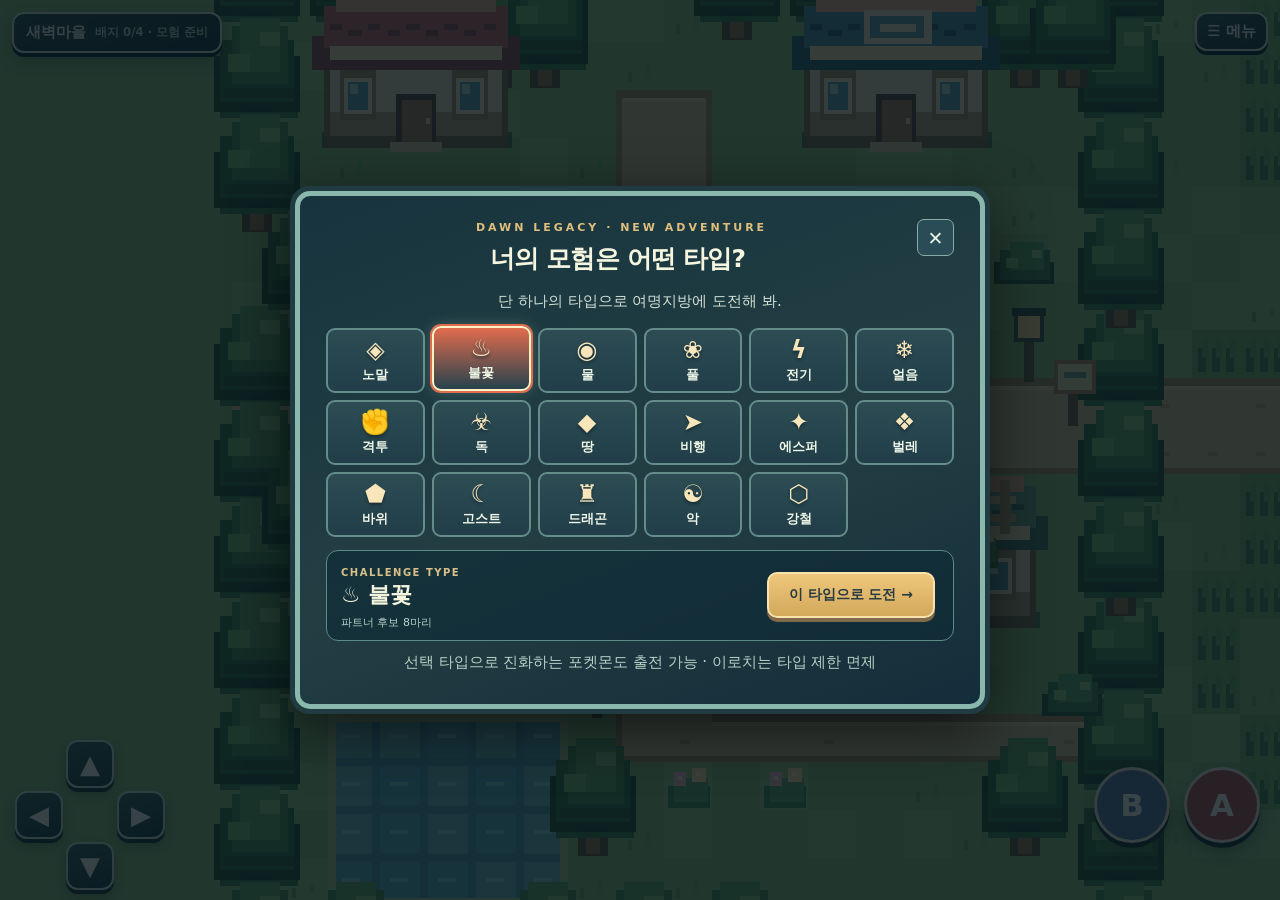
==== index.html @ 358241bc "fix: invalidate cached game scripts after rival and restart fixes" ====
<!doctype html><html lang="ko"><head><meta charset="utf-8"><meta name="viewport" content="width=device-width,initial-scale=1,maximum-scale=1,user-scalable=no,viewport-fit=cover"><meta http-equiv="Cache-Control" content="no-cache, no-store, must-revalidate"><meta name="theme-color" content="#14252d"><meta name="apple-mobile-web-app-capable" content="yes"><title>여명의 유산 · 타입 챌린지</title><link rel="stylesheet" href="./style.css?v=field-actors-20261103"></head><body><div id="app"><main id="stage"><canvas id="scene" width="640" height="400" aria-label="게임 화면"></canvas><div id="hud"><span id="area">새벽마을</span><span id="hudInfo"></span></div><div id="fieldAssetStatus" role="status" hidden></div><div id="toast"></div><div id="dpad"><button data-dir="0,-1" class="up">▲</button><button data-dir="-1,0" class="left">◀</button><button data-dir="0,1" class="down">▼</button><button data-dir="1,0" class="right">▶</button></div><div id="actions" style="position:absolute!important;display:flex!important;flex-direction:row!important;align-items:center!important;justify-content:center!important;gap:14px!important;right:18px!important;bottom:55px!important;width:170px!important;height:80px!important;margin:0!important;padding:0!important"><button id="keyB" style="position:static!important;transform:none!important;translate:none!important;align-self:center!important;margin:0!important;padding:0!important;box-sizing:border-box!important;flex:0 0 76px!important;width:76px!important;height:76px!important;border-radius:50%!important">B</button><button id="keyA" style="position:static!important;transform:none!important;translate:none!important;align-self:center!important;margin:0!important;padding:0!important;box-sizing:border-box!important;flex:0 0 76px!important;width:76px!important;height:76px!important;border-radius:50%!important">A</button></div><div id="topbar"><button id="keyMenu">☰ 메뉴</button></div></main><div id="overlay" class="hidden"><section id="dialog"><button id="close" aria-label="닫기">✕</button><div id="dialogBody"></div></section></div></div><script src="./rival-system.js?v=reset-rival-20261104"></script><script src="./bootstrap.js?v=reset-rival-20261104"></script></body></html>
---- style.css ----
:root{color-scheme:dark;--ink:#11262d;--mint:#d9edc9;--line:#a2c7b1}*{box-sizing:border-box;-webkit-tap-highlight-color:transparent}html,body{width:100%;height:100%;margin:0;overflow:hidden;background:#101c25;color:#f1f6e8;font-family:system-ui,-apple-system,sans-serif;touch-action:none;user-select:none}button,select{font:inherit}button{cursor:pointer;touch-action:none}#app{width:100%;height:100dvh;display:grid;place-items:center;background:radial-gradient(circle at 50% 20%,#304b48,#0b1922 78%)}#stage{position:relative;width:min(100vw,160vh);height:min(100dvh,62.5vw);max-width:100vw;max-height:100dvh;overflow:hidden;box-shadow:0 12px 70px #0008;background:#28454a}#scene{display:block;width:100%;height:100%;image-rendering:pixelated}#hud{position:absolute;left:1.4%;top:2.5%;display:flex;gap:10px;align-items:center;background:#142e39e8;border:2px solid #c4dfc5;border-radius:7px;padding:7px 12px;font-weight:800;font-size:clamp(11px,1.35vw,16px);box-shadow:0 3px 0 #0a1a1d}#hudInfo{font-size:.8em;color:#b9d4cb;font-weight:600}#topbar{position:absolute;top:2.5%;right:1.5%}#topbar button{background:#142e39e8;border:2px solid #c4dfc5;border-radius:8px;color:white;padding:8px 14px;font-size:clamp(12px,1.3vw,16px);font-weight:800}#dpad{position:absolute;left:2.5%;bottom:4%;width:clamp(125px,18vw,200px);height:clamp(125px,18vw,200px);display:grid;grid-template-columns:repeat(3,1fr);grid-template-rows:repeat(3,1fr);gap:2px;opacity:.84}#dpad button{border:2px solid #d2e8d0;background:#142c39dd;color:white;border-radius:9px;font-size:clamp(17px,2.5vw,27px);font-weight:900;padding:0}#dpad .up{grid-area:1/2}#dpad .left{grid-area:2/1}#dpad .down{grid-area:3/2}#dpad .right{grid-area:2/3}#dpad button:active,#actions button:active{background:#d4eab9;color:#15323a}#actions{position:absolute;right:3.2%;bottom:7%;display:flex;gap:clamp(10px,2.5vw,32px);align-items:end}#actions button{width:clamp(60px,9vw,105px);height:clamp(60px,9vw,105px);border-radius:50%;border:3px solid #e6eddf;box-shadow:0 6px 0 #0b1d28;background:#b14f4b;color:white;font-size:clamp(21px,2.7vw,34px);font-weight:900}#actions #keyB{background:#557aa0;transform:translateY(12px)}#toast{position:absolute;top:13%;left:50%;transform:translateX(-50%);pointer-events:none;padding:9px 17px;border-radius:9px;background:#132c35e8;color:#fff;font-size:14px;opacity:0;transition:opacity .15s;white-space:nowrap;max-width:90%;overflow:hidden;text-overflow:ellipsis}#toast.visible{opacity:1}#overlay{position:fixed;inset:0;display:flex;align-items:center;justify-content:center;background:#07151bcc;z-index:5;padding:14px}#overlay.hidden{display:none}#dialog{position:relative;width:min(690px,94vw);max-height:min(90dvh,670px);overflow:auto;background:#f4eed6;color:#233a3a;border:5px solid #b2cbb0;border-radius:15px;padding:25px 24px 22px;box-shadow:0 0 0 5px #203c42,0 16px 60px #0009;touch-action:pan-y}#dialog h1,#dialog h2,#dialog h3{margin:0 45px 14px 0;line-height:1.3}#dialog h1{font-size:25px}#dialog h2{font-size:21px}#dialog h3{font-size:18px}#dialog p{line-height:1.55;margin:10px 0;font-size:15px}#dialog button:not(#close){border:2px solid #356b66;border-radius:9px;background:#305c60;color:white;padding:10px 13px;margin:4px;font-weight:800;font-size:14px;min-height:40px}#dialog button:not(#close):disabled{opacity:.35}#dialog button.primary{background:#bd594b;border-color:#923e3a}#dialog button.choice{display:block;width:100%;text-align:left;margin:7px 0;padding:12px}#dialog button.choice.selected{background:#b15b48}#close{position:sticky;float:right;top:0;z-index:4;background:#b44f4c;border:0;border-radius:7px;color:#fff;font-size:19px;width:37px;height:37px}#dialog .grid{display:grid;grid-template-columns:repeat(2,minmax(0,1fr));gap:8px}#dialog .panel{background:#e5e7cf;border:1px solid #c0c8ac;border-radius:9px;padding:11px;margin:8px 0}#dialog .muted{color:#667b75;font-size:13px}#dialog .stat{display:flex;justify-content:space-between;gap:8px;align-items:center}#dialog .hp{height:10px;background:#b1b9a5;border-radius:8px;overflow:hidden;margin:6px 0}#dialog .hp>span{display:block;height:100%;background:#55a46d}#dialog .type{display:inline-block;border-radius:6px;background:#506f6e;color:white;padding:3px 7px;font-size:12px;margin:2px}#dialog .shiny{color:#c17b2d}#dialog .log{min-height:36px;background:#e1e8d6;border-radius:7px;padding:10px;margin:10px 0;font-size:14px}#dialog select{font-size:16px;padding:10px;width:100%;border-radius:7px;background:#fff;color:#263a38;border:1px solid #97b2a3}#dialog .pill{background:#bfd4b6;padding:3px 8px;border-radius:99px;font-size:12px}#dialog .separator{height:1px;background:#c6cbb9;margin:12px 0}@media(orientation:portrait){#stage{width:100vw;height:62.5vw}#dpad{width:25vw;height:25vw}#actions button{width:12vw;height:12vw}#hud{font-size:9px;padding:3px}#topbar button{font-size:10px;padding:4px 7px}}@media(max-height:430px){#dialog{padding:12px 15px;max-height:96dvh}#dialog h1{font-size:19px}#dialog h2{font-size:18px}#dialog p{font-size:13px;margin:5px 0}#dialog button:not(#close){min-height:32px;padding:7px 9px}}
/* Starter selection and roulette */
#dialog:has(.intro){background:linear-gradient(160deg,#17343e 0%,#233e43 56%,#142d3a 100%);border-color:#8ab8ac;color:#f4f6df;padding:23px 26px 20px;max-width:760px}
#dialog:has(.intro) #close{background:#294c57;color:#e8f2e2;border:1px solid #88ada7}
.intro{text-align:center}.intro-eyebrow{font-size:11px;letter-spacing:3px;color:#e0bf7c;font-weight:900;margin:2px 0 9px}.intro h1{font-size:clamp(20px,3vw,32px);font-weight:900;letter-spacing:-.8px;margin:0 35px 5px}.intro p{color:#d0dfd4;margin:6px 0 13px;font-size:13px}.type-grid{display:grid;grid-template-columns:repeat(6,minmax(0,1fr));gap:7px;margin:15px 0 13px}.intro .type-card{display:flex!important;flex-direction:column;justify-content:center;align-items:center;gap:3px;min-height:65px!important;margin:0!important;padding:5px 3px!important;border:2px solid #648c8b!important;border-radius:9px!important;background:linear-gradient(180deg,#2d4c53,#213e49)!important;color:#edf6e7!important;transition:transform .12s,border-color .12s,background .12s;position:relative;font-size:13px!important}.intro .type-card.active{border-color:#fff2c7!important;background:linear-gradient(180deg,var(--type-color),#26424d)!important;box-shadow:0 0 0 2px var(--type-color),0 0 15px #a9d6b655;transform:translateY(-2px)}.type-symbol{font-size:24px;line-height:1.1;color:#f8e6ba;text-shadow:0 2px 3px #172c35}.type-choice{display:flex;justify-content:space-between;align-items:center;text-align:left;gap:12px;background:#0e2b36a9;border:1px solid #5d8a86;border-radius:12px;padding:10px 14px}.type-choice h2{margin:1px 0!important;font-size:22px!important;color:#f3f4dd}.type-choice .eyebrow{color:#d9c08a;font-size:10px;letter-spacing:1.5px;font-weight:900}.type-choice #poolCount{font-size:11px;color:#b9d2ca}.intro .intro-main{background:linear-gradient(180deg,#efc77b,#d3a95b)!important;border:2px solid #f8e2ae!important;color:#273b42!important;font-weight:900!important;padding:12px 20px!important;border-radius:10px!important;box-shadow:0 4px 0 #806a4b;white-space:nowrap}.intro .intro-main:active{transform:translateY(2px);box-shadow:0 2px 0 #806a4b}.intro .intro-main.wide{width:min(100%,360px);margin:14px auto 5px!important;display:block}.intro .intro-secondary{display:block;margin:10px auto 0!important;background:transparent!important;border:1px solid #719a96!important;color:#cce2d6!important}.intro .intro-footnote{margin:10px 0 0;font-size:11px;color:#b8d1c7}.roulette-stage{position:relative;margin:15px auto 7px;max-width:420px;height:215px;border:2px solid #6a9792;border-radius:15px;overflow:hidden;background:radial-gradient(circle,#507b75 0%,#254c58 47%,#173441 78%);display:flex;flex-direction:column;align-items:center;justify-content:center}.roulette-halo{position:absolute;width:175px;height:175px;border:3px dashed #e7cf8b70;border-radius:50%;box-shadow:0 0 35px #e9c78044;animation:halo 12s linear infinite}.roulette-ball{z-index:1;width:94px;height:94px;border-radius:50%;border:5px solid #f2e9d1;background:linear-gradient(#b8574c 0 45%,#1d3037 45% 55%,#f4f0d9 55%);color:#fff;font-size:48px;font-weight:900;line-height:80px;text-shadow:0 3px 3px #0008;box-shadow:0 8px 0 #152d39,0 0 25px #e1c37c6a}.roulette-name{z-index:1;margin-top:12px;font-size:22px;font-weight:900;color:#fff3c7}.roulette-sub{z-index:1;color:#b7d5cc;font-size:12px}.roulette-stage.spinning .roulette-ball{animation:spinball .34s ease-in-out infinite alternate}.roulette-stage.spinning .roulette-name{color:#ffe09a}@keyframes halo{to{transform:rotate(360deg)}}@keyframes spinball{from{transform:rotate(-22deg) scale(.92)}to{transform:rotate(22deg) scale(1.08)}}.reveal-sparkles{color:#f3d487;font-size:25px;letter-spacing:14px}.partner-hero{max-width:420px;margin:14px auto;background:radial-gradient(circle at 50% 35%,#5b8582,#244753 72%);border:2px solid #a5c8b0;border-radius:15px;padding:14px 12px 18px;box-shadow:inset 0 0 40px #c6c88b20}.partner-emblem{width:90px;height:90px;margin:4px auto 7px;border:4px solid #e8d49c;border-radius:50%;display:grid;place-items:center;font-size:55px;color:#ffe3a0;background:#244752;box-shadow:0 0 35px #d2b56a77}.partner-name{font-size:29px;font-weight:900;color:#fff1bf}.partner-meta .type{background:#628e83}.partner-level{font-size:12px;color:#c9d8cc;letter-spacing:1px;margin-top:8px}@media(max-height:650px){#dialog:has(.intro){padding:10px 18px;max-height:96dvh}.intro h1{font-size:22px}.intro p{margin:3px 0 6px}.type-grid{gap:4px;margin:7px 0}.intro .type-card{min-height:45px!important}.type-symbol{font-size:17px}.type-choice{padding:6px 12px}.roulette-stage{height:165px}.roulette-halo{width:130px;height:130px}.roulette-ball{width:73px;height:73px;line-height:60px;font-size:37px}.partner-hero{margin:5px auto;padding:7px}.partner-emblem{width:65px;height:65px;font-size:39px}.partner-name{font-size:23px}}@media(max-width:520px){.type-grid{grid-template-columns:repeat(4,minmax(0,1fr))}.intro .type-card{min-height:52px!important}.type-choice{flex-direction:column;text-align:center}.intro .intro-main{white-space:normal}.intro h1{font-size:20px}}

/* DS-inspired battle layout: full battlefield, separate message and command panels */
#overlay:has(.hg-battle){padding:0;background:#101d27}
#dialog:has(.hg-battle){width:min(100vw,1000px);height:min(100dvh,625px);max-width:none;max-height:none;overflow:hidden;padding:0;border:0;border-radius:0;box-shadow:none;background:#e8e4d0;color:#26353c}
#dialog:has(.hg-battle) #close{display:none}
.hg-battle{height:100%;width:100%;display:flex;flex-direction:column;font-family:system-ui,sans-serif}
.battle-field{position:relative;flex:1;min-height:0;overflow:hidden;background:linear-gradient(#c4e4e4 0%,#e8f1d6 52%,#c3d4a2 53%,#c3d4a2 100%)}
.battle-sky{position:absolute;inset:0 0 45%;background:repeating-linear-gradient(0deg,#ffffff20 0 4px,transparent 4px 9px)}
.battle-horizon{position:absolute;top:50%;width:100%;height:6px;background:#a9c69b}
.battle-ground{position:absolute;border-radius:50%;background:#8daf82;box-shadow:inset 0 6px 0 #6d9d72,0 8px 0 #c5d2a2}
.battle-ground.enemy{width:39%;height:19%;left:53%;top:42%}
.battle-ground.ally{width:52%;height:26%;left:-8%;bottom:3%;background:#9cbf87}
.battle-status{position:absolute;z-index:3;background:linear-gradient(#f6f5e8,#dfdfcf);border:3px solid #57666c;box-shadow:3px 4px 0 #4a5a6180;border-radius:14px 4px 14px 4px;padding:9px 14px;color:#27323a;width:34%;min-width:180px;max-width:350px}
.battle-status.enemy{left:3%;top:8%}.battle-status.ally{right:3%;bottom:7%}
.battle-name{display:flex;justify-content:space-between;align-items:center;gap:8px;font-size:clamp(12px,2vw,20px)}
.battle-name span{font-size:.75em;font-weight:700}
.battle-hp-label{display:flex;gap:6px;align-items:center;justify-content:flex-end;font-size:11px;font-weight:900;color:#d8a94a;margin-top:6px}
.battle-hp-track{height:12px;width:73%;background:#4a5554;border:2px solid #48575c;border-radius:8px;overflow:hidden;display:block}
.battle-hp-track i{height:100%;display:block;transition:width .2s}
.battle-hp-number{text-align:right;font-size:13px;font-weight:800;margin-top:2px}
.battle-creature{position:relative;width:100%;height:100%;filter:drop-shadow(5px 7px 0 #4e736b40)}
.enemy-mon{position:absolute;width:16%;height:35%;left:64%;top:22%;z-index:2;animation:mon-in .35s ease-out}
.ally-mon{position:absolute;width:23%;height:48%;left:12%;bottom:12%;z-index:2;animation:mon-in .35s ease-out}
.creature-body{position:absolute;left:20%;top:25%;width:60%;height:60%;background:var(--creature);border:5px solid #526e71;border-radius:45% 45% 37% 37%;box-shadow:inset -9px -8px 0 #0002,inset 8px 7px 0 #fff5}
.creature-ear{position:absolute;top:10%;width:22%;height:36%;background:var(--creature);border:4px solid #526e71;border-radius:60% 60% 15% 15%}
.creature-ear.left{left:18%;transform:rotate(-25deg)}.creature-ear.right{right:18%;transform:rotate(25deg)}
.creature-eye{position:absolute;top:30%;width:11%;height:13%;background:#263c4b;border-radius:50%}
.creature-eye.left{left:25%}.creature-eye.right{right:25%}
.creature-mark{position:absolute;top:53%;left:38%;width:24%;height:16%;background:#f7e9b8;border-radius:50%}
.creature-foot{position:absolute;bottom:4%;width:23%;height:15%;background:var(--creature);border:4px solid #526e71;border-radius:35%}
.creature-foot.left{left:23%}.creature-foot.right{right:23%}
.battle-creature.back .creature-eye{display:none}
.battle-creature.back .creature-mark{top:24%;left:30%;width:40%;height:33%;background:#ffffff50}
.battle-balls{position:absolute;right:4%;top:5%;display:flex;gap:4px;color:#c85b54;font-size:15px}.battle-balls .fainted{color:#a0a0a0}
.battle-bottom{height:32%;min-height:128px;display:grid;grid-template-columns:52% 48%;background:#253d52;border-top:6px solid #e5ebd8;box-shadow:inset 0 5px 0 #6b8b8c}
.battle-message{padding:clamp(10px,2vw,25px);display:flex;align-items:center;color:#f9f6e7;font-size:clamp(15px,2.1vw,24px);font-weight:800;line-height:1.55;letter-spacing:.1px;border-right:4px solid #dce4d4}
.battle-options{padding:7px;background:#f0ebd9;overflow:auto;touch-action:pan-y}
.battle-commands{height:100%;display:grid;grid-template-columns:repeat(2,minmax(0,1fr));grid-template-rows:repeat(2,minmax(0,1fr));gap:7px}
#dialog .battle-commands button{display:flex;flex-direction:column;justify-content:center;align-items:center;min-height:0;margin:0;padding:5px;border:3px solid #9caa9c;border-radius:7px;background:linear-gradient(#fffefa,#e2e8d7);color:#243c43;font-size:clamp(12px,1.9vw,21px);font-weight:900;box-shadow:inset 0 -4px 0 #b8c8b8}
#dialog .battle-commands button:active{background:#d5e5c9}
#dialog .battle-commands button:first-child{border-color:#cb8a74}
#dialog .battle-commands button:disabled{opacity:.4}
#dialog .battle-commands small{display:block;color:#657879;font-size:clamp(9px,1.1vw,12px);font-weight:700;margin-top:3px}
@keyframes mon-in{from{opacity:0;transform:translateY(-10px) scale(.88)}to{opacity:1;transform:none}}
/* Field presentation */
#stage{box-shadow:0 0 0 6px #192d37,0 15px 50px #0009}
#hud{border:3px solid #dbe6d1;background:#1a3941ee;border-radius:5px;padding:8px 12px;box-shadow:inset 0 0 0 2px #567c7a,0 3px 0 #10242a}
#topbar button{border:3px solid #dbe6d1;background:#1a3941ee;box-shadow:inset 0 0 0 2px #567c7a,0 3px 0 #10242a}
#dpad button{border-radius:6px;border-color:#dbe6d1;background:#1b3644d9;box-shadow:inset 0 -4px 0 #0e2631}
#actions button{border-color:#e6eadb;box-shadow:inset 0 -5px 0 #0003,0 5px 0 #12232c}
@media(max-height:460px){.battle-bottom{min-height:100px;height:35%}.battle-status{padding:4px 9px;border-width:2px}.battle-hp-track{height:8px}.battle-hp-number{font-size:10px}.battle-name{font-size:13px}.battle-message{font-size:14px}.battle-ground.enemy{top:44%}}

/* Fold landscape layout correction: single full-viewport coordinate system */
html,body,#app{width:100%;height:100%;height:100dvh;overflow:hidden}
#app{display:block;position:fixed;inset:0;width:100vw;height:100dvh}
#stage{position:absolute;inset:0;width:100vw!important;height:100dvh!important;max-width:none!important;max-height:none!important;box-shadow:none!important;background:#314c4b}
#scene{position:absolute;inset:0;width:100%;height:100%;object-fit:cover;object-position:center center;image-rendering:pixelated}
#hud{left:max(12px,env(safe-area-inset-left));top:max(10px,env(safe-area-inset-top));max-width:56%;padding:6px 10px;font-size:clamp(10px,1.5vw,16px);z-index:2}
#topbar{top:max(10px,env(safe-area-inset-top));right:max(12px,env(safe-area-inset-right));z-index:2}
#dpad{left:max(14px,env(safe-area-inset-left));bottom:max(12px,env(safe-area-inset-bottom));width:clamp(108px,18vh,190px)!important;height:clamp(108px,18vh,190px)!important;z-index:2}
#actions{right:max(18px,env(safe-area-inset-right));bottom:max(25px,env(safe-area-inset-bottom));gap:clamp(12px,3vw,35px);z-index:2}
#actions button{width:clamp(54px,12vh,100px)!important;height:clamp(54px,12vh,100px)!important}
#overlay{inset:0;width:100vw;height:100dvh;padding:clamp(6px,1.5vh,14px);overflow:hidden;align-items:center;justify-content:center}
#dialog{max-height:calc(100dvh - 12px);max-width:calc(100vw - 12px)}
#dialog:has(.intro){max-height:calc(100dvh - 12px);overflow:auto}
#dialog:has(.hg-battle){position:relative;flex:none;width:min(100vw,1100px)!important;height:calc(100dvh - 8px)!important;max-width:100vw!important;max-height:100dvh!important;overflow:hidden!important;padding:0!important;border:0!important;box-shadow:none!important}
.hg-battle{height:100%;min-height:0;display:flex;flex-direction:column}
.battle-field{height:0;flex:1 1 auto;min-height:0}
.battle-bottom{height:clamp(115px,34dvh,230px);min-height:0;flex:none;grid-template-columns:52% 48%}
.battle-options{min-width:0;min-height:0;overflow:auto}
.battle-message{min-width:0;min-height:0;overflow:auto;overflow-wrap:anywhere}
.battle-commands{min-height:0}
#dialog .battle-commands button{min-height:0!important;margin:0!important;padding:3px 6px!important}
.battle-status.enemy{left:3%;top:6%}
.battle-status.ally{right:3%;bottom:5%}
.enemy-mon{left:63%;top:18%;height:39%}
.ally-mon{left:12%;bottom:7%;height:50%}
@media(max-height:550px) and (orientation:landscape){
 #dialog:has(.intro){padding:8px 14px}
 .intro h1{font-size:20px;margin-bottom:2px}
 .intro-eyebrow{font-size:9px;margin:0 0 3px}
 .intro p{font-size:11px;margin:3px 0 6px}
 .type-grid{grid-template-columns:repeat(9,minmax(0,1fr));gap:4px;margin:7px 0}
 .intro .type-card{min-height:43px!important;padding:3px!important;font-size:11px!important}
 .type-symbol{font-size:16px}
 .type-choice{padding:5px 10px}
 .type-choice h2{font-size:17px!important}
 .intro .intro-main{padding:7px 12px!important}
 .intro .intro-footnote{font-size:10px}
 .roulette-stage{height:150px}
 .partner-hero{padding:4px 10px;margin:5px auto}
 .partner-emblem{width:55px;height:55px;font-size:32px}
 .partner-name{font-size:20px}
 .battle-bottom{height:38dvh;min-height:95px}
 .battle-status{padding:3px 7px;min-width:140px;border-width:2px}
 .battle-name{font-size:12px}
 .battle-hp-label{margin-top:2px}
 .battle-hp-track{height:8px}
 .battle-message{font-size:clamp(12px,1.7vw,17px);padding:8px 12px}
 #dialog .battle-commands button{font-size:clamp(11px,1.5vw,16px)}
}
@media(orientation:portrait){
 #stage{height:100dvh!important}
 #scene{object-fit:cover}
 #dpad{width:clamp(110px,29vw,170px)!important;height:clamp(110px,29vw,170px)!important}
 #actions button{width:clamp(56px,15vw,88px)!important;height:clamp(56px,15vw,88px)!important}
 .battle-bottom{grid-template-columns:1fr;height:42dvh;grid-template-rows:38% 62%}
 .battle-message{border-right:0;border-bottom:3px solid #dce4d4}
 .battle-status{min-width:130px;width:43%}
 .enemy-mon{width:25%;left:60%}
 .ally-mon{width:30%;left:10%}
}

/* 2026-11-03 viewport fix: explicit two-row battle, overrides older media rules */
#overlay:has(.hg-battle){position:fixed!important;inset:0!important;width:100vw!important;height:100dvh!important;max-height:100dvh!important;display:flex!important;align-items:stretch!important;justify-content:stretch!important;padding:0!important;overflow:hidden!important}
#dialog:has(.hg-battle){position:relative!important;inset:auto!important;display:block!important;flex:1 1 auto!important;width:100%!important;height:100%!important;min-width:0!important;min-height:0!important;max-width:100%!important;max-height:100%!important;overflow:hidden!important;margin:0!important;border:0!important;border-radius:0!important;padding:0!important}
.hg-battle{display:grid!important;grid-template-rows:minmax(0,1fr) clamp(135px,30dvh,250px)!important;width:100%!important;height:100%!important;min-height:0!important;overflow:hidden!important}
.hg-battle .battle-field{display:block!important;position:relative!important;height:100%!important;min-height:0!important;min-width:0!important;overflow:hidden!important;flex:none!important}
.hg-battle .battle-bottom{display:grid!important;grid-template-columns:minmax(0,1fr) minmax(0,1fr)!important;grid-template-rows:minmax(0,1fr)!important;width:100%!important;height:100%!important;min-height:0!important;max-height:100%!important;overflow:hidden!important;flex:none!important}
.hg-battle .battle-message{height:100%!important;min-height:0!important;overflow:auto!important;border-right:3px solid #dce4d4!important;border-bottom:0!important;align-items:center!important}
.hg-battle .battle-options{height:100%!important;min-height:0!important;overflow:hidden!important}
.hg-battle .battle-commands{display:grid!important;grid-template-columns:repeat(2,minmax(0,1fr))!important;grid-template-rows:repeat(2,minmax(0,1fr))!important;width:100%!important;height:100%!important;min-height:0!important;overflow:auto!important;gap:5px!important}
.hg-battle .battle-status{z-index:4!important}
.hg-battle .enemy-mon,.hg-battle .ally-mon{z-index:2!important}
@media(orientation:portrait){
 .hg-battle{grid-template-rows:minmax(0,1fr) clamp(180px,27dvh,340px)!important}
 .hg-battle .battle-bottom{grid-template-columns:minmax(0,42fr) minmax(0,58fr)!important;grid-template-rows:minmax(0,1fr)!important}
 .hg-battle .battle-message{padding:10px!important;font-size:clamp(13px,3vw,19px)!important;line-height:1.4!important}
 .hg-battle .battle-options{padding:5px!important}
 .hg-battle .battle-commands{gap:4px!important}
 #dialog .hg-battle .battle-commands button{font-size:clamp(11px,3vw,18px)!important;padding:2px!important}
 .hg-battle .battle-status.enemy{top:6%!important;left:3%!important;width:46%!important;min-width:0!important}
 .hg-battle .battle-status.ally{bottom:5%!important;right:3%!important;width:46%!important;min-width:0!important}
 .hg-battle .enemy-mon{left:60%!important;top:23%!important;width:26%!important;height:31%!important}
 .hg-battle .ally-mon{left:11%!important;bottom:11%!important;width:31%!important;height:37%!important}
}

/* Field UI v3: adaptive viewport, no stretched or cropped map */
#app,#stage{position:fixed!important;inset:0!important;display:block!important;width:100vw!important;height:100dvh!important;max-width:none!important;max-height:none!important;margin:0!important;padding:0!important;overflow:hidden!important}
#stage{background:#203f41!important}
#scene{position:absolute!important;inset:0!important;display:block!important;width:100%!important;height:100%!important;object-fit:fill!important;image-rendering:pixelated!important}
#hud{position:absolute!important;top:max(12px,env(safe-area-inset-top))!important;left:max(12px,env(safe-area-inset-left))!important;bottom:auto!important;z-index:3!important;max-width:calc(100vw - 125px)!important;display:flex!important;flex-wrap:wrap!important;gap:4px 9px!important;padding:8px 11px!important;font-size:clamp(11px,2.9vw,15px)!important}
#hudInfo{font-size:.78em!important}
#topbar{position:absolute!important;top:max(12px,env(safe-area-inset-top))!important;right:max(12px,env(safe-area-inset-right))!important;z-index:3!important}
#topbar button{padding:8px 10px!important;font-size:clamp(12px,2.8vw,15px)!important}
#dpad{position:absolute!important;left:max(15px,env(safe-area-inset-left))!important;bottom:max(22px,env(safe-area-inset-bottom))!important;width:clamp(135px,37vw,180px)!important;height:clamp(135px,37vw,180px)!important;z-index:3!important;opacity:.93!important}
#dpad button{min-width:0!important;min-height:0!important;font-size:clamp(18px,4.3vw,26px)!important}
#actions{position:absolute!important;right:max(16px,env(safe-area-inset-right))!important;bottom:max(43px,env(safe-area-inset-bottom))!important;z-index:3!important;gap:clamp(10px,2.5vw,24px)!important;align-items:center!important}
#actions button{width:clamp(58px,15vw,90px)!important;height:clamp(58px,15vw,90px)!important;font-size:clamp(20px,5vw,31px)!important}
#toast{z-index:4!important;top:clamp(75px,12dvh,130px)!important}
@media(orientation:landscape){
 #dpad{width:clamp(105px,25vh,165px)!important;height:clamp(105px,25vh,165px)!important;bottom:10px!important}
 #actions{bottom:25px!important}
 #actions button{width:clamp(50px,15vh,85px)!important;height:clamp(50px,15vh,85px)!important}
 #hud{font-size:clamp(11px,1.7vw,15px)!important}
}

/* Field polish: compact handheld controls and clear hierarchy */
#stage{box-shadow:none!important}
#hud{border:2px solid #d6e7d7!important;background:linear-gradient(160deg,#264c4b,#142e3d)!important;box-shadow:0 4px 0 #0a2431,0 8px 18px #102f2d55!important;border-radius:12px!important;padding:9px 12px!important}
#topbar button{border:2px solid #d6e7d7!important;background:linear-gradient(160deg,#2c5654,#173340)!important;box-shadow:0 4px 0 #0a2431!important;border-radius:12px!important}
#dpad{width:clamp(126px,34vw,170px)!important;height:clamp(126px,34vw,170px)!important;gap:3px!important;opacity:.97!important}
#dpad button{border:2px solid #d2e6dc!important;background:linear-gradient(160deg,#315b5a,#173b47)!important;box-shadow:0 4px 0 #102d35,0 6px 12px #0d292b55!important;border-radius:12px!important}
#dpad button:active{background:#8eb9a7!important;transform:translateY(3px);box-shadow:0 1px 0 #102d35!important}
#actions{gap:14px!important;bottom:max(35px,env(safe-area-inset-bottom))!important}
#actions button{width:clamp(55px,14vw,84px)!important;height:clamp(55px,14vw,84px)!important;border:3px solid #f2e8d9!important;box-shadow:0 5px 0 #142e37,0 9px 16px #132e2c66!important}
#actions #keyB{transform:translateY(9px)!important}
#actions button:active{filter:brightness(1.25);box-shadow:0 1px 0 #142e37!important}
@media(orientation:landscape){#dpad{width:clamp(95px,23vh,150px)!important;height:clamp(95px,23vh,150px)!important}#actions button{width:clamp(48px,13vh,78px)!important;height:clamp(48px,13vh,78px)!important}}

/* Handheld field layout: a real game viewport above a separate touch controller */
@media(orientation:portrait){
 #app,#stage{background:#162f36!important}
 #scene{position:absolute!important;top:clamp(74px,10dvh,100px)!important;left:0!important;width:100%!important;height:auto!important;aspect-ratio:10/9!important;object-fit:fill!important;background:#8ac17f!important;image-rendering:pixelated!important;box-shadow:0 7px 0 #0c242e,0 11px 20px #0c202780!important}
 #hud{top:max(14px,env(safe-area-inset-top))!important;left:14px!important;max-width:calc(100vw - 120px)!important}
 #topbar{top:max(14px,env(safe-area-inset-top))!important;right:14px!important}
 #dpad{bottom:max(38px,env(safe-area-inset-bottom))!important;left:clamp(18px,5vw,35px)!important;width:clamp(138px,38vw,172px)!important;height:clamp(138px,38vw,172px)!important}
 #actions{bottom:max(66px,env(safe-area-inset-bottom))!important;right:clamp(16px,4vw,28px)!important;gap:clamp(9px,2.8vw,17px)!important}
 #actions button{width:clamp(58px,15vw,82px)!important;height:clamp(58px,15vw,82px)!important}
 #stage:before{content:'DAWN LEGACY';position:absolute;top:calc(clamp(74px,10dvh,100px) + 100vw * .9 + 22px);left:0;right:0;text-align:center;font-size:clamp(13px,3.8vw,19px);font-weight:900;letter-spacing:.25em;color:#80a8a0;pointer-events:none}
 #toast{top:calc(clamp(74px,10dvh,100px) + 100vw * .35)!important}
}

/* FINAL portrait field geometry — override earlier inset:0 rules */
@media (orientation:portrait){
  #scene{
    inset:auto!important;
    top:76px!important;right:auto!important;bottom:auto!important;left:0!important;
    width:100vw!important;height:90vw!important;max-height:calc(100dvh - 290px)!important;
    aspect-ratio:10/9!important;object-fit:fill!important;
  }
  #actions{
    display:grid!important;grid-template-columns:repeat(2, minmax(0,1fr))!important;
    align-items:center!important;justify-items:center!important;
    gap:14px!important;bottom:56px!important;right:20px!important;
    width:170px!important;height:80px!important;
  }
  #actions button,#actions #keyB,#actions #keyA{
    box-sizing:border-box!important;display:flex!important;align-items:center!important;justify-content:center!important;
    width:76px!important;height:76px!important;margin:0!important;padding:0!important;
    transform:none!important;position:static!important;
    border-radius:50%!important;line-height:1!important;
  }
  #dpad{bottom:26px!important}
}

/* Overworld layout v2: tall portrait viewport and compact controls */
@media (orientation:portrait){
 #scene{
  inset:auto!important;top:72px!important;left:0!important;right:auto!important;bottom:auto!important;
  width:100vw!important;height:min(64dvh,137.5vw)!important;max-height:none!important;
  aspect-ratio:8/11!important;object-fit:fill!important;
 }
 #stage:before{display:none!important;content:none!important}
 #dpad{left:24px!important;bottom:16px!important;width:132px!important;height:132px!important}
 #dpad button{border-radius:9px!important}
 #actions{right:18px!important;bottom:36px!important;width:148px!important;height:70px!important;gap:12px!important}
 #actions button,#actions #keyA,#actions #keyB{
  width:68px!important;height:68px!important;flex:0 0 68px!important;
  transform:none!important;translate:none!important;margin:0!important;
 }
}

/* WORLD V2: full-height overworld, controls float above field */
@media(orientation:portrait){
 #scene{position:absolute!important;inset:auto!important;top:72px!important;left:0!important;width:100vw!important;height:calc(100dvh - 110px)!important;max-height:none!important;aspect-ratio:auto!important;object-fit:fill!important}
 #stage:before{display:none!important}
 #dpad{bottom:max(20px,env(safe-area-inset-bottom))!important;z-index:5!important}
 #actions{bottom:max(49px,env(safe-area-inset-bottom))!important;z-index:5!important}
 #hud,#topbar{z-index:6!important}
 #stage:after{content:'';position:absolute;pointer-events:none;z-index:3;bottom:0;left:0;right:0;height:195px;background:linear-gradient(transparent,rgba(17,43,39,.5));}
}

#fieldAssetStatus{position:absolute;top:65px;left:50%;transform:translateX(-50%);padding:6px 10px;background:#142e39ed;color:#fff;font-size:12px;z-index:4;max-width:90%;text-align:center}
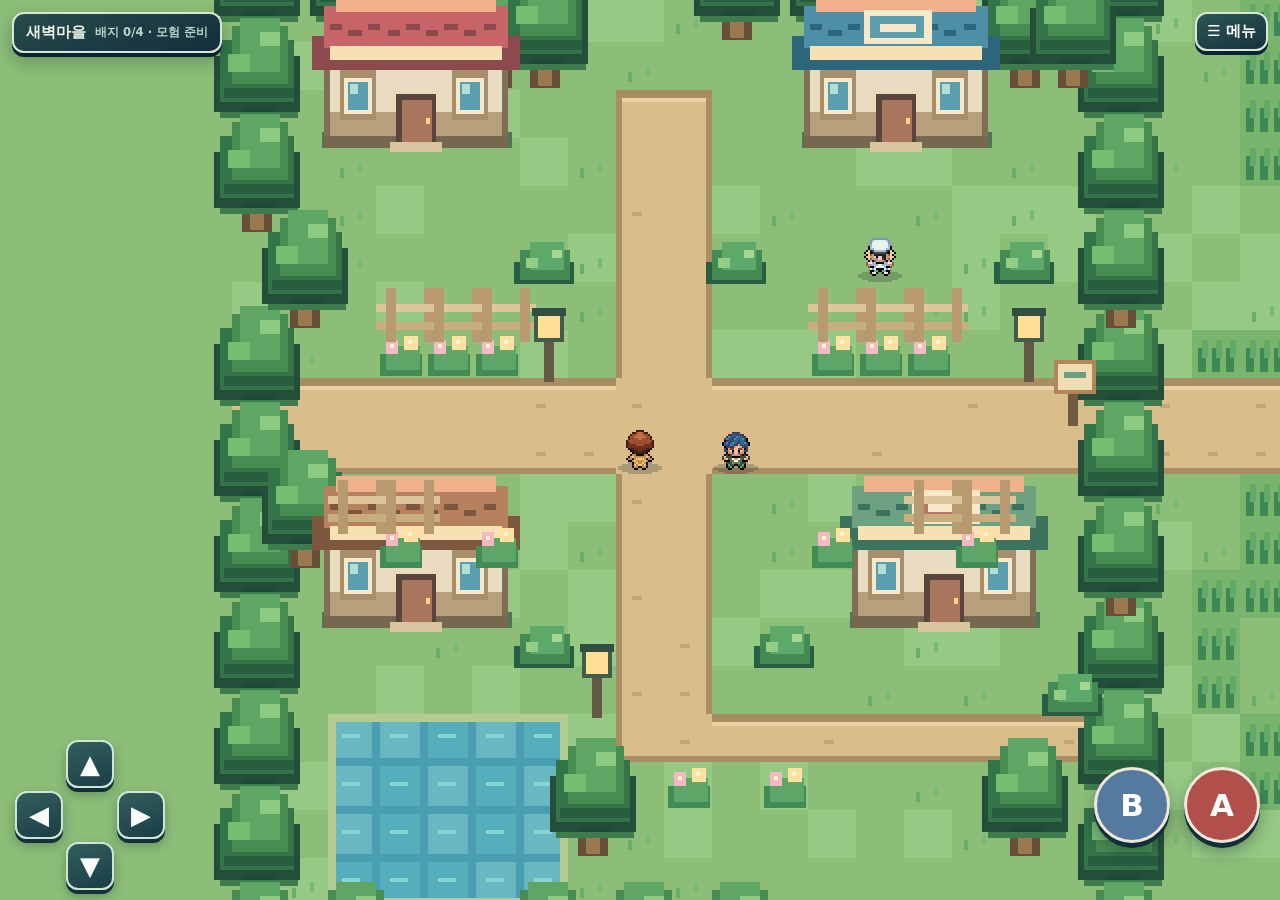
==== commit 2614522b: "chore: invalidate cached browser scripts after campaign engine unification" ====
--- a/index.html
+++ b/index.html
@@ -1 +1 @@
-<!doctype html><html lang="ko"><head><meta charset="utf-8"><meta name="viewport" content="width=device-width,initial-scale=1,maximum-scale=1,user-scalable=no,viewport-fit=cover"><meta http-equiv="Cache-Control" content="no-cache, no-store, must-revalidate"><meta name="theme-color" content="#14252d"><meta name="apple-mobile-web-app-capable" content="yes"><title>여명의 유산 · 타입 챌린지</title><link rel="stylesheet" href="./style.css?v=field-actors-20261103"></head><body><div id="app"><main id="stage"><canvas id="scene" width="640" height="400" aria-label="게임 화면"></canvas><div id="hud"><span id="area">새벽마을</span><span id="hudInfo"></span></div><div id="fieldAssetStatus" role="status" hidden></div><div id="toast"></div><div id="dpad"><button data-dir="0,-1" class="up">▲</button><button data-dir="-1,0" class="left">◀</button><button data-dir="0,1" class="down">▼</button><button data-dir="1,0" class="right">▶</button></div><div id="actions" style="position:absolute!important;display:flex!important;flex-direction:row!important;align-items:center!important;justify-content:center!important;gap:14px!important;right:18px!important;bottom:55px!important;width:170px!important;height:80px!important;margin:0!important;padding:0!important"><button id="keyB" style="position:static!important;transform:none!important;translate:none!important;align-self:center!important;margin:0!important;padding:0!important;box-sizing:border-box!important;flex:0 0 76px!important;width:76px!important;height:76px!important;border-radius:50%!important">B</button><button id="keyA" style="position:static!important;transform:none!important;translate:none!important;align-self:center!important;margin:0!important;padding:0!important;box-sizing:border-box!important;flex:0 0 76px!important;width:76px!important;height:76px!important;border-radius:50%!important">A</button></div><div id="topbar"><button id="keyMenu">☰ 메뉴</button></div></main><div id="overlay" class="hidden"><section id="dialog"><button id="close" aria-label="닫기">✕</button><div id="dialogBody"></div></section></div></div><script src="./rival-system.js?v=reset-rival-20261104"></script><script src="./bootstrap.js?v=reset-rival-20261104"></script></body></html>+<!doctype html><html lang="ko"><head><meta charset="utf-8"><meta name="viewport" content="width=device-width,initial-scale=1,maximum-scale=1,user-scalable=no,viewport-fit=cover"><meta http-equiv="Cache-Control" content="no-cache, no-store, must-revalidate"><meta name="theme-color" content="#14252d"><meta name="apple-mobile-web-app-capable" content="yes"><title>여명의 유산 · 타입 챌린지</title><link rel="stylesheet" href="./style.css?v=field-actors-20261103"></head><body><div id="app"><main id="stage"><canvas id="scene" width="640" height="400" aria-label="게임 화면"></canvas><div id="hud"><span id="area">새벽마을</span><span id="hudInfo"></span></div><div id="fieldAssetStatus" role="status" hidden></div><div id="toast"></div><div id="dpad"><button data-dir="0,-1" class="up">▲</button><button data-dir="-1,0" class="left">◀</button><button data-dir="0,1" class="down">▼</button><button data-dir="1,0" class="right">▶</button></div><div id="actions" style="position:absolute!important;display:flex!important;flex-direction:row!important;align-items:center!important;justify-content:center!important;gap:14px!important;right:18px!important;bottom:55px!important;width:170px!important;height:80px!important;margin:0!important;padding:0!important"><button id="keyB" style="position:static!important;transform:none!important;translate:none!important;align-self:center!important;margin:0!important;padding:0!important;box-sizing:border-box!important;flex:0 0 76px!important;width:76px!important;height:76px!important;border-radius:50%!important">B</button><button id="keyA" style="position:static!important;transform:none!important;translate:none!important;align-self:center!important;margin:0!important;padding:0!important;box-sizing:border-box!important;flex:0 0 76px!important;width:76px!important;height:76px!important;border-radius:50%!important">A</button></div><div id="topbar"><button id="keyMenu">☰ 메뉴</button></div></main><div id="overlay" class="hidden"><section id="dialog"><button id="close" aria-label="닫기">✕</button><div id="dialogBody"></div></section></div></div><script src="./rival-system.js?v=campaign-unified-20261104"></script><script src="./bootstrap.js?v=campaign-unified-20261104"></script></body></html>
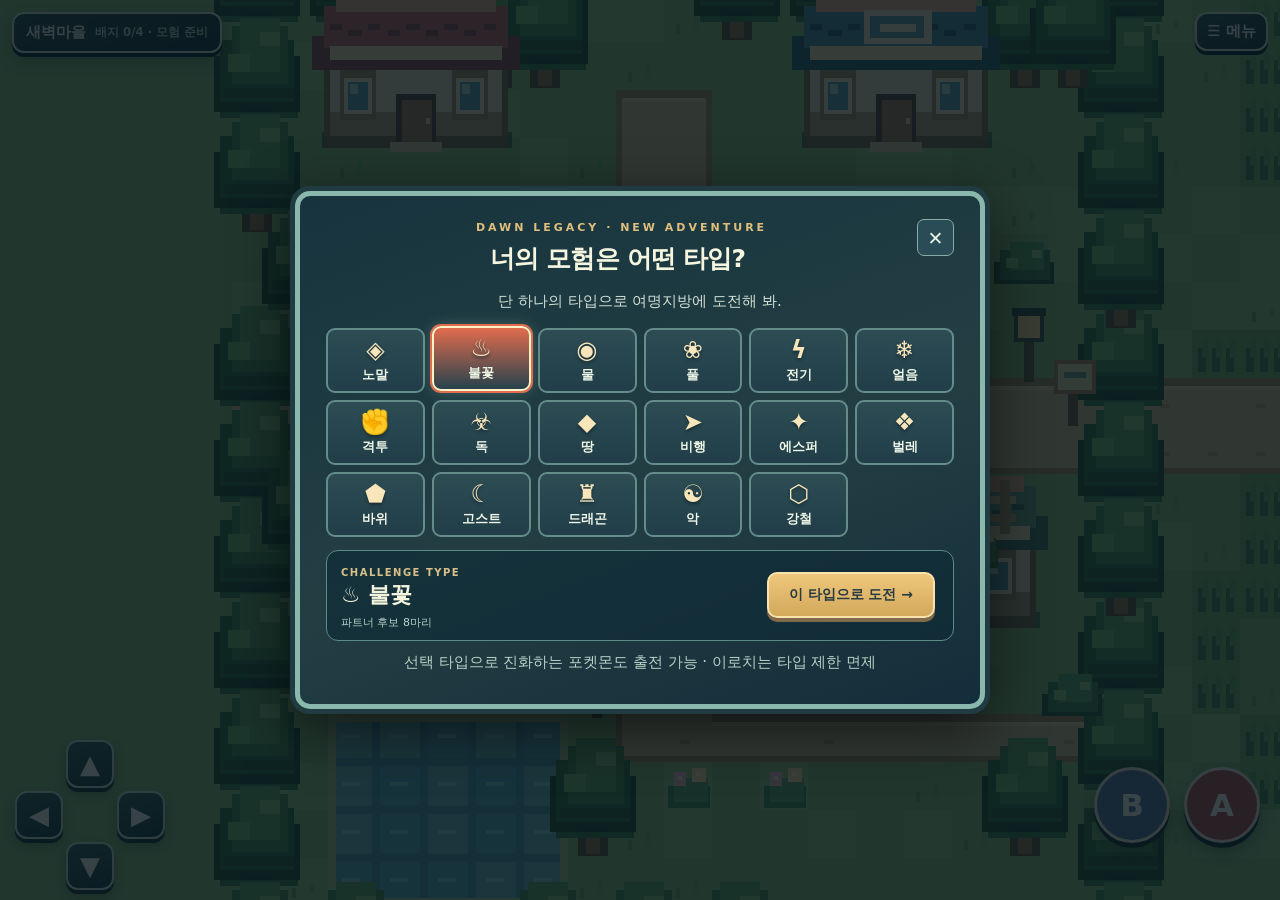
==== commit e766d75a: "chore: refresh entrypoint cache for campaign journal runtime" ====
--- a/index.html
+++ b/index.html
@@ -1 +1 @@
-<!doctype html><html lang="ko"><head><meta charset="utf-8"><meta name="viewport" content="width=device-width,initial-scale=1,maximum-scale=1,user-scalable=no,viewport-fit=cover"><meta http-equiv="Cache-Control" content="no-cache, no-store, must-revalidate"><meta name="theme-color" content="#14252d"><meta name="apple-mobile-web-app-capable" content="yes"><title>여명의 유산 · 타입 챌린지</title><link rel="stylesheet" href="./style.css?v=field-actors-20261103"></head><body><div id="app"><main id="stage"><canvas id="scene" width="640" height="400" aria-label="게임 화면"></canvas><div id="hud"><span id="area">새벽마을</span><span id="hudInfo"></span></div><div id="fieldAssetStatus" role="status" hidden></div><div id="toast"></div><div id="dpad"><button data-dir="0,-1" class="up">▲</button><button data-dir="-1,0" class="left">◀</button><button data-dir="0,1" class="down">▼</button><button data-dir="1,0" class="right">▶</button></div><div id="actions" style="position:absolute!important;display:flex!important;flex-direction:row!important;align-items:center!important;justify-content:center!important;gap:14px!important;right:18px!important;bottom:55px!important;width:170px!important;height:80px!important;margin:0!important;padding:0!important"><button id="keyB" style="position:static!important;transform:none!important;translate:none!important;align-self:center!important;margin:0!important;padding:0!important;box-sizing:border-box!important;flex:0 0 76px!important;width:76px!important;height:76px!important;border-radius:50%!important">B</button><button id="keyA" style="position:static!important;transform:none!important;translate:none!important;align-self:center!important;margin:0!important;padding:0!important;box-sizing:border-box!important;flex:0 0 76px!important;width:76px!important;height:76px!important;border-radius:50%!important">A</button></div><div id="topbar"><button id="keyMenu">☰ 메뉴</button></div></main><div id="overlay" class="hidden"><section id="dialog"><button id="close" aria-label="닫기">✕</button><div id="dialogBody"></div></section></div></div><script src="./rival-system.js?v=campaign-unified-20261104"></script><script src="./bootstrap.js?v=campaign-unified-20261104"></script></body></html>+<!doctype html><html lang="ko"><head><meta charset="utf-8"><meta name="viewport" content="width=device-width,initial-scale=1,maximum-scale=1,user-scalable=no,viewport-fit=cover"><meta http-equiv="Cache-Control" content="no-cache, no-store, must-revalidate"><meta name="theme-color" content="#14252d"><meta name="apple-mobile-web-app-capable" content="yes"><title>여명의 유산 · 타입 챌린지</title><link rel="stylesheet" href="./style.css?v=field-actors-20261103"></head><body><div id="app"><main id="stage"><canvas id="scene" width="640" height="400" aria-label="게임 화면"></canvas><div id="hud"><span id="area">새벽마을</span><span id="hudInfo"></span></div><div id="fieldAssetStatus" role="status" hidden></div><div id="toast"></div><div id="dpad"><button data-dir="0,-1" class="up">▲</button><button data-dir="-1,0" class="left">◀</button><button data-dir="0,1" class="down">▼</button><button data-dir="1,0" class="right">▶</button></div><div id="actions" style="position:absolute!important;display:flex!important;flex-direction:row!important;align-items:center!important;justify-content:center!important;gap:14px!important;right:18px!important;bottom:55px!important;width:170px!important;height:80px!important;margin:0!important;padding:0!important"><button id="keyB" style="position:static!important;transform:none!important;translate:none!important;align-self:center!important;margin:0!important;padding:0!important;box-sizing:border-box!important;flex:0 0 76px!important;width:76px!important;height:76px!important;border-radius:50%!important">B</button><button id="keyA" style="position:static!important;transform:none!important;translate:none!important;align-self:center!important;margin:0!important;padding:0!important;box-sizing:border-box!important;flex:0 0 76px!important;width:76px!important;height:76px!important;border-radius:50%!important">A</button></div><div id="topbar"><button id="keyMenu">☰ 메뉴</button></div></main><div id="overlay" class="hidden"><section id="dialog"><button id="close" aria-label="닫기">✕</button><div id="dialogBody"></div></section></div></div><script src="./rival-system.js?v=campaign-journal-20261104"></script><script src="./bootstrap.js?v=campaign-journal-20261104"></script></body></html>
